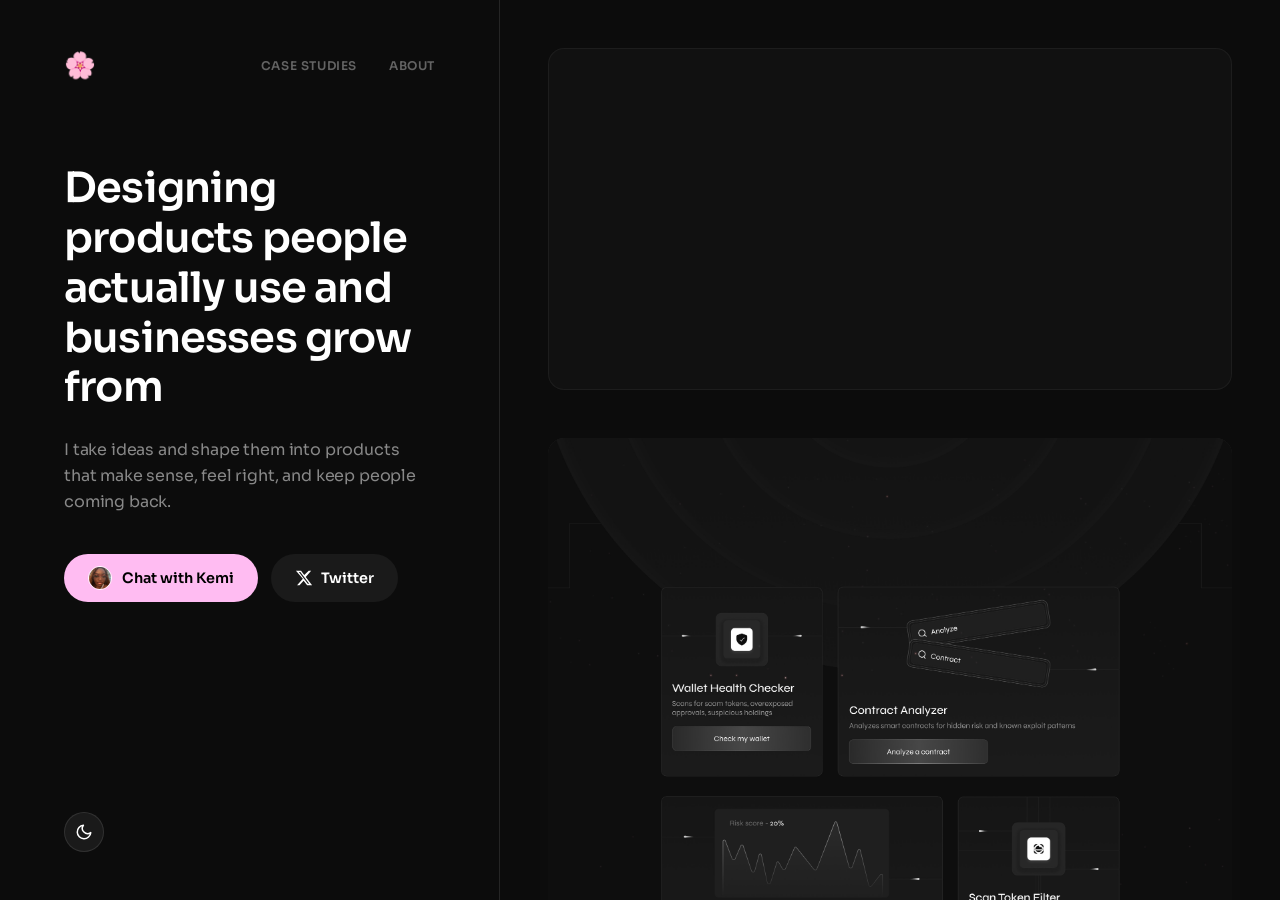
==== index.html @ cbd2df89 "Cleanup gallery and optimize mobile layout formatting" ====
<!DOCTYPE html>
<html lang="en">

<head>
  <meta charset="UTF-8" />
  <meta name="viewport" content="width=device-width, initial-scale=1.0" />
  <title>Kems Designs</title>
  <link href="https://fonts.googleapis.com/css2?family=Sora:wght@400;500;600;700;800&display=swap" rel="stylesheet" />
  <link rel="icon" type="image/x-icon" href="favicon.ico?v=5">
  <style>
    *,
    *::before,
    *::after {
      box-sizing: border-box;
      margin: 0;
      padding: 0
    }

    :root {
      --bg-color: #0c0c0c;
      --text-main: #ffffff;
      --text-sub: #888888;
      --pink: #FFBCF2;
      --grey-btn: #1a1a1a;
      --border: rgba(255, 255, 255, 0.1);
      --transition: 0.3s cubic-bezier(0.4, 0, 0.2, 1);
    }

    body.light {
      --bg-color: #fcfcfc;
      --text-main: #000000;
      --text-sub: #666666;
      --grey-btn: #eeeeee;
      --border: rgba(0, 0, 0, 0.08);
    }

    html,
    body {
      height: 100%;
      font-family: 'Sora', sans-serif;
      background-color: var(--bg-color);
      color: var(--text-main);
      line-height: 1.4;
      transition: background-color var(--transition), color var(--transition);
    }

    body {
      display: flex;
      height: 100vh;
      overflow: hidden;
    }

    .left {
      flex-shrink: 0;
      width: 500px;
      height: 100vh;
      padding: 3rem 4rem;
      display: flex;
      flex-direction: column;
      position: relative;
      z-index: 10;
      background-color: var(--bg-color);
      border-right: 1px solid var(--border);
      transition: background-color var(--transition), border-right var(--transition);
    }

    nav {
      display: flex;
      align-items: center;
      gap: 2rem;
      margin-bottom: 5rem;
    }

    .logo {
      font-size: 1.6rem;
      font-weight: 800;
      text-decoration: none;
      color: var(--text-main);
      margin-right: auto;
      letter-spacing: -0.05em;
    }

    .nav-link {
      font-size: 0.75rem;
      color: var(--text-sub) !important;
      text-decoration: none;
      transition: color 0.2s;
      white-space: nowrap;
      cursor: pointer;
      font-weight: 600;
      text-transform: uppercase;
      letter-spacing: 0.05em;
      opacity: 0.7;
    }

    .nav-link:hover {
      color: var(--pink) !important;
      opacity: 1;
    }

    .nav-link.active {
      opacity: 1;
      color: var(--text-main) !important;
    }

    .content-wrapper {
      flex: 1;
      display: flex;
      flex-direction: column;
      position: relative;
      overflow-y: auto;
      scrollbar-width: none;
    }

    .content-wrapper::-webkit-scrollbar {
      display: none;
    }

    .page-content {
      position: absolute;
      top: 0;
      left: 0;
      width: 100%;
      display: flex;
      flex-direction: column;
      opacity: 0;
      visibility: hidden;
      transition: opacity 0.4s, visibility 0.4s;
      pointer-events: none;
    }

    .page-content.active {
      opacity: 1;
      visibility: visible;
      position: relative;
      pointer-events: auto;
    }

    .headline {
      font-weight: 600;
      font-size: 2.6rem;
      line-height: 1.2;
      letter-spacing: -0.02em;
      color: var(--text-main);
      margin-bottom: 1.5rem;
    }

    .sub {
      font-weight: 400;
      font-size: 1rem;
      line-height: 1.6;
      color: var(--text-sub);
      margin-bottom: 2.5rem;
      max-width: 95%;
      letter-spacing: -0.01em;
    }

    .cta-row {
      display: flex;
      gap: 0.8rem;
      margin-bottom: 4rem;
    }

    .btn-primary {
      display: flex;
      align-items: center;
      gap: 10px;
      background: var(--pink);
      color: #000;
      border: none;
      border-radius: 50px;
      padding: 12px 24px;
      font-size: 0.9rem;
      font-weight: 600;
      cursor: pointer;
      transition: transform 0.15s, box-shadow 0.2s;
      text-decoration: none;
    }

    .btn-primary:hover {
      transform: translateY(-2px);
      box-shadow: 0 4px 15px rgba(255, 188, 242, 0.3);
    }

    .btn-primary img {
      width: 24px;
      height: 24px;
      border-radius: 50%;
      object-fit: cover;
      border: 1.5px solid white;
    }

    .btn-secondary {
      display: flex;
      align-items: center;
      gap: 8px;
      background: var(--grey-btn);
      color: var(--text-main);
      border: none;
      border-radius: 50px;
      padding: 12px 24px;
      font-size: 0.9rem;
      font-weight: 600;
      cursor: pointer;
      transition: transform 0.15s;
      text-decoration: none;
    }

    .btn-secondary:hover {
      transform: translateY(-2px);
    }

    .theme-switcher {
      position: absolute;
      bottom: 3rem;
      left: 4rem;
      width: 40px;
      height: 40px;
      display: flex;
      align-items: center;
      justify-content: center;
      cursor: pointer;
      border-radius: 50%;
      background: var(--grey-btn);
      transition: all var(--transition);
      border: 1px solid var(--border);
      color: var(--text-main);
      z-index: 100;
    }

    .theme-switcher:hover {
      transform: scale(1.1);
      border-color: var(--pink);
    }

    .theme-switcher svg {
      width: 18px;
      height: 18px;
      fill: none;
      stroke: currentColor;
      stroke-width: 2;
      stroke-linecap: round;
      stroke-linejoin: round;
    }

    .theme-switcher .sun-icon {
      display: none;
    }

    body.light .theme-switcher .moon-icon {
      display: none;
    }

    body.light .theme-switcher .sun-icon {
      display: block;
    }

    .right {
      flex: 1;
      height: 100vh;
      overflow-y: auto;
      padding: 3rem;
      scrollbar-width: none;
    }

    .right::-webkit-scrollbar {
      display: none;
    }

    .gallery {
      display: flex;
      flex-direction: column;
      gap: 3rem;
      max-width: 900px;
      margin: 0 auto;
    }

    .project-card {
      width: 100%;
      border-radius: 16px;
      overflow: hidden;
      background: #111;
      box-shadow: inset 0 0 0 1px rgba(255, 255, 255, 0.05);
      transition: transform 0.4s cubic-bezier(0.165, 0.84, 0.44, 1);
    }

    .project-card img,
    .project-card video {
      width: 100%;
      display: block;
      object-fit: cover;
      border-radius: 16px;
    }

    .avatar-container {
      width: 100px;
      height: 100px;
      border-radius: 50%;
      overflow: hidden;
      margin-bottom: 2.5rem;
      border: 1px solid var(--border);
    }

    .avatar-container img {
      width: 100%;
      height: 100%;
      object-fit: cover;
    }

    .bio-content {
      display: flex;
      flex-direction: column;
      gap: 1.5rem;
    }

    .bio-text {
      font-size: 1rem;
      font-weight: 400;
      color: var(--text-sub);
      letter-spacing: -0.01em;
    }

    @media (max-width: 1100px) {
      body {
        flex-direction: column;
        overflow-y: auto;
        height: auto;
      }

      .left {
        width: 100%;
        height: auto;
        padding: 2rem;
        position: relative;
        border-right: none;
      }

      nav {
        margin-bottom: 1.5rem;
        /* was 5rem — this was the main culprit */
      }

      .right {
        height: auto;
        padding: 1.5rem;
      }

      .gallery {
        gap: 1.5rem;
      }

      .project-card,
      .project-card img,
      .project-card video {
        border-radius: 12px;
      }

      .headline {
        font-size: 2.2rem;
      }

      .btn-primary,
      .btn-secondary {
        padding: 10px;
        font-size: 0.85rem;
      }

      .cta-row {
        margin-bottom: 20px;
      }

      .theme-switcher {
        position: relative;
        bottom: auto;
        left: auto;
        margin-top: 1.5rem;
        margin-bottom: 0;
        display: inline-flex;
      }

      .content-wrapper {
        overflow-y: visible;
      }

      .page-content {
        display: none;
      }

      .page-content.active {
        display: flex;
        flex-direction: column;
        visibility: visible;
        opacity: 1;
      }
    }
  </style>
</head>

<body>

  <aside class="left">
    <nav>
      <a class="logo" href="#" id="logo-link">🌸</a>
      <a class="nav-link" href="https://www.behance.net/estheromosehin" target="_blank">Case Studies</a>
      <a class="nav-link" href="#" id="about-link">About</a>
    </nav>

    <div class="content-wrapper">
      <!-- HOME PAGE CONTENT -->
      <div id="home-content" class="page-content active">
        <h1 class="headline">Designing products people actually use and businesses grow from</h1>
        <p class="sub">I take ideas and shape them into products that make sense, feel right, and keep people coming
          back.</p>

        <div class="cta-row">
          <a class="btn-primary" href="mailto:estheromosehin05@gmail.com">
            <img src="kemi_avatar.jpeg" alt="Kemi">
            Chat with Kemi
          </a>
          <a class="btn-secondary" href="https://x.com/kemsdesigns" target="_blank">
            <svg width="18" height="18" viewBox="0 0 24 24" fill="currentColor">
              <path
                d="M18.244 2.25h3.308l-7.227 8.26 8.502 11.24H16.17l-4.714-6.231-5.401 6.231H2.748l7.73-8.835L1.254 2.25H8.08l4.253 5.622 5.912-5.622zm-1.161 17.52h1.833L7.084 4.126H5.117z" />
            </svg>
            Twitter
          </a>
        </div>
      </div>

      <!-- ABOUT PAGE CONTENT -->
      <div id="about-content" class="page-content">
        <div class="avatar-container">
          <img src="kemi_avatar.jpeg" alt="Kemi">
        </div>
        <div class="bio-content">
          <p class="bio-text">I graduated First Class in Computer Science and never stopped shipping. Since then, I've
            been sitting at the intersection of product and design, which most people treat as two separate jobs. I
            treat it as one.</p>
          <p class="bio-text">I've designed across hospitality, AI, travel, events, finance, and fashion. I built a
            Figma plugin from scratch with no prior coding background. I ran a designers' conference. I freelance for
            founders who need someone who thinks before they execute. Most designers hand you screens. I hand you a
            system.</p>
        </div>
      </div>
    </div>

    <div class="theme-switcher" id="theme-toggle">
      <svg class="moon-icon" viewBox="0 0 24 24">
        <path d="M21 12.79A9 9 0 1 1 11.21 3 7 7 0 0 0 21 12.79z"></path>
      </svg>
      <svg class="sun-icon" viewBox="0 0 24 24">
        <circle cx="12" cy="12" r="5"></circle>
        <line x1="12" y1="1" x2="12" y2="3"></line>
        <line x1="12" y1="21" x2="12" y2="23"></line>
        <line x1="4.22" y1="4.22" x2="5.64" y2="5.64"></line>
        <line x1="18.36" y1="18.36" x2="19.78" y2="19.78"></line>
        <line x1="1" y1="12" x2="3" y2="12"></line>
        <line x1="21" y1="12" x2="23" y2="12"></line>
        <line x1="4.22" y1="19.78" x2="5.64" y2="18.36"></line>
        <line x1="18.36" y1="5.64" x2="19.78" y2="4.22"></line>
      </svg>
    </div>
  </aside>

  <main class="right" id="gallery-container">
    <div class="gallery" id="gallery-list">
      <div class="project-card">
        <video autoplay muted loop playsinline preload="auto" width="100%">
          <source
            src="https://res.cloudinary.com/dgyadttyg/video/upload/f_auto,q_auto/v1777741180/highendmooddrumrecording_eznbba.mp4"
            type="video/mp4">
        </video>
      </div>
      <div class="project-card"><img src="bento.jpeg" alt="Bento UI Design"></div>
      <div class="project-card"><img src="job.jpeg" alt="Job Platform Interface"></div>
      <div class="project-card"><img src="app_ss.jpeg" alt="Mobile App Screenshot"></div>
      <div class="project-card"><img src="emails.jpeg" alt="Email Campaign Design"></div>
      <div class="project-card"><img src="escalations.jpeg" alt="Escalation Workflow"></div>
      <div class="project-card"><img src="testimonials.jpeg" alt="Customer Success Case"></div>
      <div class="project-card"><img src="add_deets.jpeg" alt="User Details Form Design"></div>
      <div class="project-card">
        <video autoplay muted loop playsinline preload="none" width="100%">
          <source src="https://res.cloudinary.com/dgyadttyg/video/upload/f_auto,q_auto/v1777741567/isokeys_yvuohv.mp4"
            type="video/mp4">
        </video>
      </div>
      <div class="project-card"><img src="dark_ai_chat.png" alt="AI Chat Interface"></div>
      <div class="project-card"><img src="auth_mockup.png" alt="Authentication Flow"></div>
      <div class="project-card">
        <video autoplay muted loop playsinline preload="none" width="100%">
          <source src="https://res.cloudinary.com/dgyadttyg/video/upload/f_auto,q_auto/v1777741038/popvideo_rjkirk.mp4"
            type="video/mp4">
        </video>
      </div>
      <div class="project-card"><img src="fintech_new.png" alt="Advanced Fintech Design"></div>
      <div class="project-card">
        <video autoplay muted loop playsinline preload="none" width="100%">
          <source src="https://res.cloudinary.com/dgyadttyg/video/upload/f_auto,q_auto/v1777740991/typerift_jeiicn.mp4"
            type="video/mp4">
        </video>
      </div>
      <div class="project-card"><img src="save_feature.png" alt="Save Feature Mockup"></div>
      <div class="project-card"><img src="extra_shot_1.png" alt="Platform Dashboard"></div>
      <div class="project-card"><img src="dribbble1.png" alt="Chat UI Web"></div>
      <div class="project-card"><img src="case_study_1.png" alt="Product Case Study 1"></div>
      <div class="project-card"><img src="dribbble2.png" alt="Crypto Transfer"></div>
      <div class="project-card"><img src="case_study_2.png" alt="Mobile Banking App"></div>
      <div class="project-card"><img src="dribbble3.png" alt="Spleet Finances"></div>
      <div class="project-card"><img src="case_study_3.png" alt="Dual Chat Interface"></div>
      <div class="project-card"><img src="dribbble4.png" alt="SaaS Website Hero"></div>
      <div class="project-card"><img src="dribbble5.png" alt="Web 3 Website Hero"></div>
    </div>
  </main>

  <script>
    // SOUND EFFECT
    const audioCtx = new (window.AudioContext || window.webkitAudioContext)();
    function playPop() {
      const osc = audioCtx.createOscillator();
      const gain = audioCtx.createGain();
      osc.type = 'sine';
      osc.frequency.setValueAtTime(400, audioCtx.currentTime);
      osc.frequency.exponentialRampToValueAtTime(10, audioCtx.currentTime + 0.1);
      gain.gain.setValueAtTime(0.1, audioCtx.currentTime);
      gain.gain.exponentialRampToValueAtTime(0.01, audioCtx.currentTime + 0.1);
      osc.connect(gain);
      gain.connect(audioCtx.destination);
      osc.start();
      osc.stop(audioCtx.currentTime + 0.1);
    }
    document.addEventListener('click', () => {
      if (audioCtx.state === 'suspended') audioCtx.resume();
      playPop();
    });

    // THEME & SPA LOGIC
    const body = document.body;
    const themeToggle = document.getElementById('theme-toggle');
    const container = document.getElementById('gallery-container');
    const list = document.getElementById('gallery-list');
    const logoLink = document.getElementById('logo-link');
    const aboutLink = document.getElementById('about-link');
    const homeContent = document.getElementById('home-content');
    const aboutContent = document.getElementById('about-content');

    // SPA Navigation
    function showHome() {
      homeContent.classList.add('active');
      aboutContent.classList.remove('active');
      aboutLink.classList.remove('active');
    }
    function showAbout() {
      aboutContent.classList.add('active');
      homeContent.classList.remove('active');
      aboutLink.classList.add('active');
    }
    logoLink.addEventListener('click', (e) => { e.preventDefault(); showHome(); });
    aboutLink.addEventListener('click', (e) => { e.preventDefault(); showAbout(); });

    // Theme Toggle Logic
    const savedTheme = localStorage.getItem('theme');
    if (savedTheme === 'light') body.classList.add('light');
    themeToggle.addEventListener('click', () => {
      body.classList.toggle('light');
      localStorage.setItem('theme', body.classList.contains('light') ? 'light' : 'dark');
    });

    // Redirect ALL scroll to gallery
    window.addEventListener('wheel', (e) => { container.scrollTop += e.deltaY; }, { passive: true });

    // Infinite Scroll
    const clone = list.cloneNode(true);
    clone.removeAttribute('id');
    container.appendChild(clone);
    container.addEventListener('scroll', () => {
      if (container.scrollTop >= list.offsetHeight) container.scrollTop = 1;
      else if (container.scrollTop <= 0) container.scrollTop = list.offsetHeight - 1;
    });
  </script>

</body>

</html>
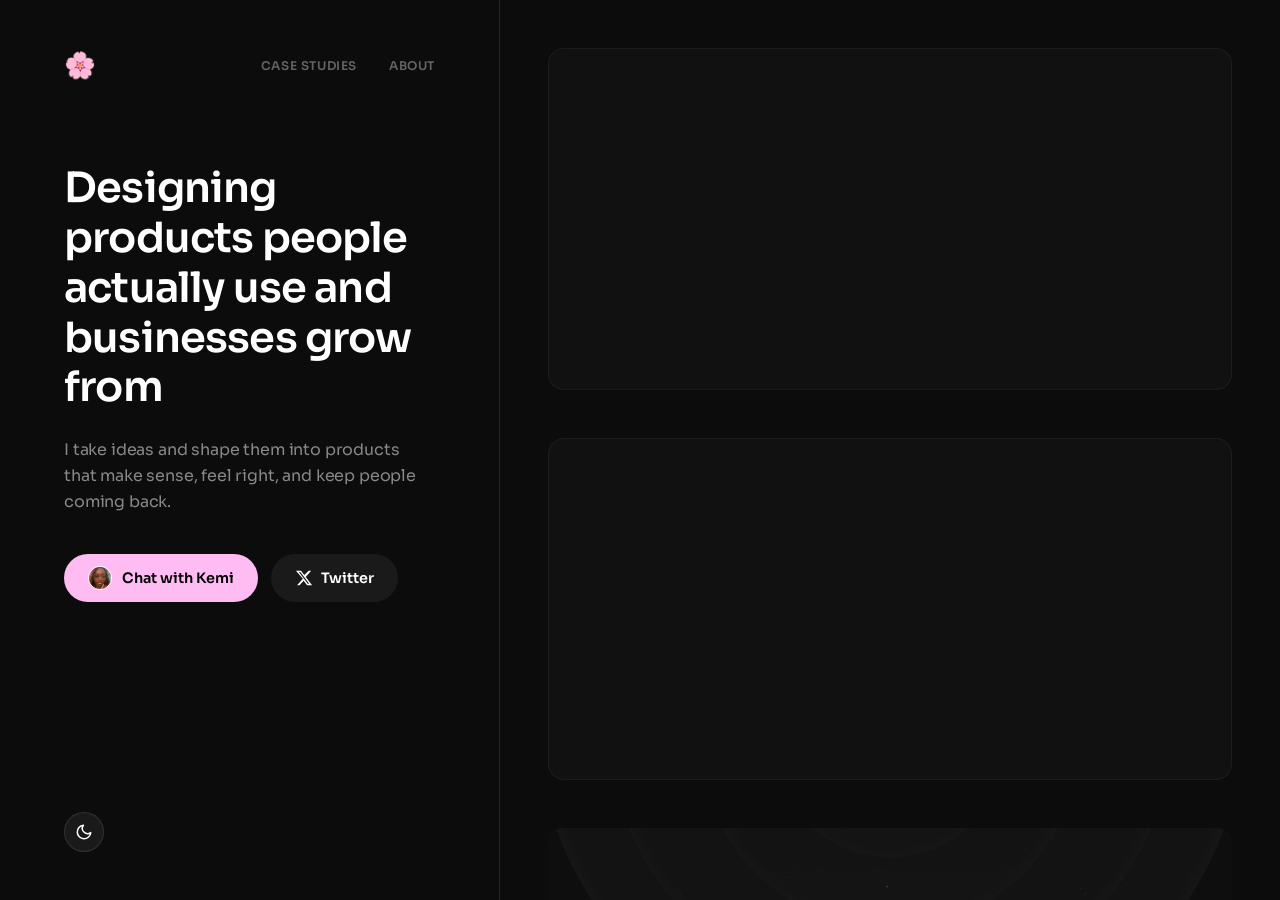
==== commit f3e773e9: "Update portfolio with craneflight.mp4 video" ====
--- a/index.html
+++ b/index.html
@@ -466,6 +466,11 @@
     <div class="gallery" id="gallery-list">
       <div class="project-card">
         <video autoplay muted loop playsinline preload="auto" width="100%">
+          <source src="craneflight.mp4" type="video/mp4">
+        </video>
+      </div>
+      <div class="project-card">
+        <video autoplay muted loop playsinline preload="auto" width="100%">
           <source
             src="https://res.cloudinary.com/dgyadttyg/video/upload/f_auto,q_auto/v1777741180/highendmooddrumrecording_eznbba.mp4"
             type="video/mp4">
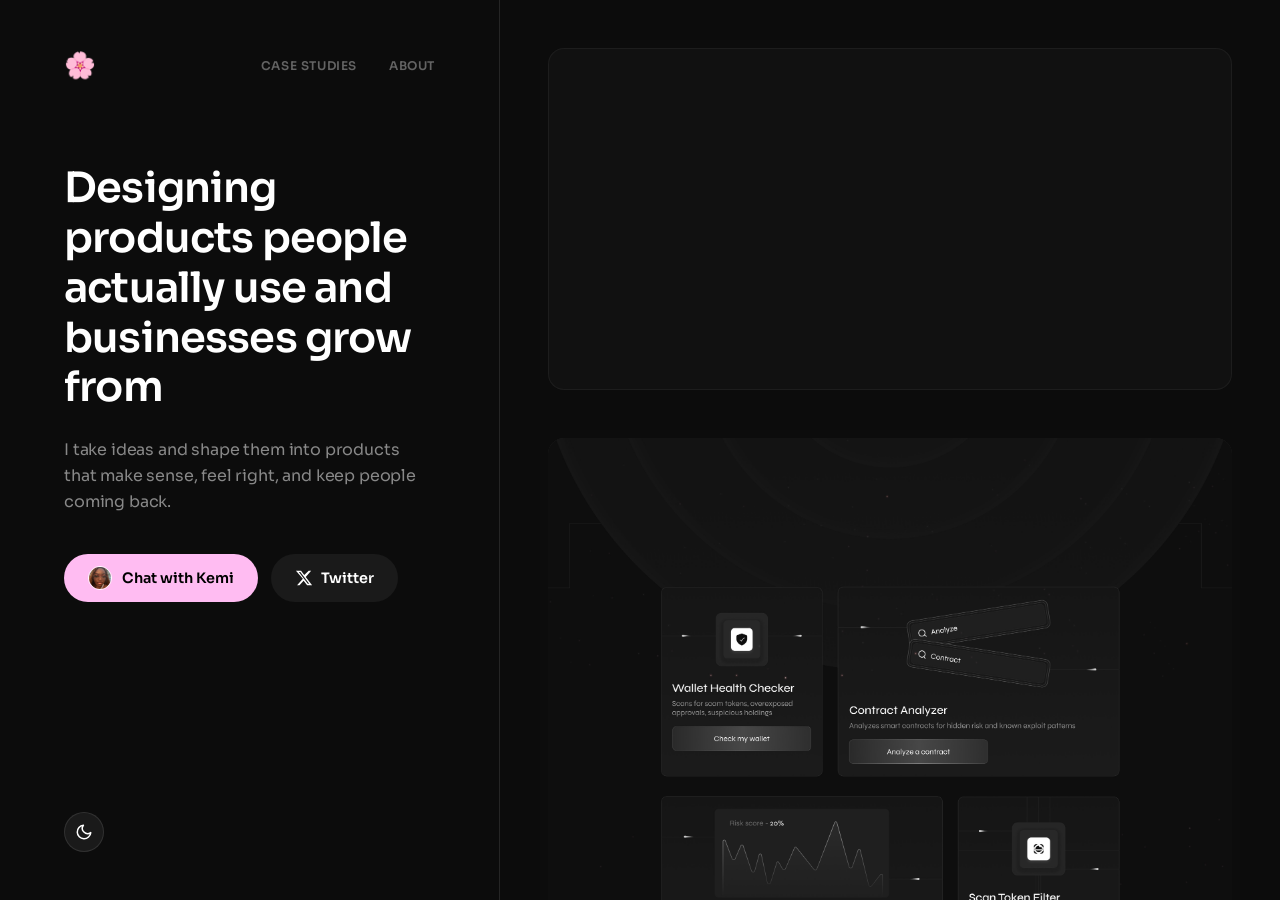
==== commit 37da69df: "Install Vercel Web Analytics Vercel Web Analytics Installation Complete  I successfully installed an" ====
--- a/index.html
+++ b/index.html
@@ -7,6 +7,10 @@
   <title>Kems Designs</title>
   <link href="https://fonts.googleapis.com/css2?family=Sora:wght@400;500;600;700;800&display=swap" rel="stylesheet" />
   <link rel="icon" type="image/x-icon" href="favicon.ico?v=5">
+  <script>
+    window.va = window.va || function () { (window.vaq = window.vaq || []).push(arguments); };
+  </script>
+  <script defer src="/_vercel/insights/script.js"></script>
   <style>
     *,
     *::before,
@@ -464,11 +468,6 @@
 
   <main class="right" id="gallery-container">
     <div class="gallery" id="gallery-list">
-      <div class="project-card">
-        <video autoplay muted loop playsinline preload="auto" width="100%">
-          <source src="craneflight.mp4" type="video/mp4">
-        </video>
-      </div>
       <div class="project-card">
         <video autoplay muted loop playsinline preload="auto" width="100%">
           <source
@@ -585,4 +584,4 @@
 
 </body>
 
-</html>+</html>
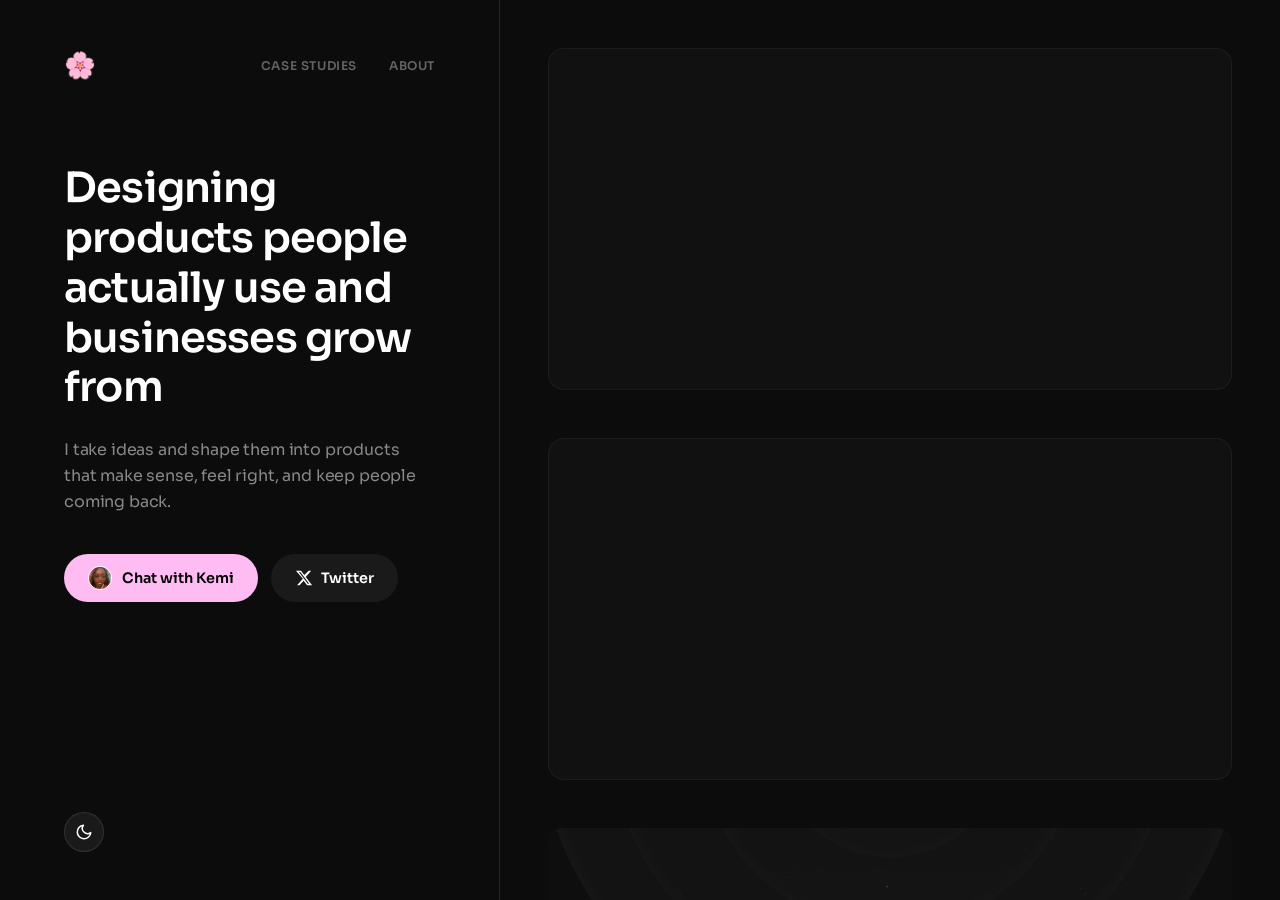
==== commit ac9f1774: "Merge pull request #2 from kemsdesigns/vercel/install-vercel-web-analytics-l9qlhq Install Vercel Web" ====
--- a/index.html
+++ b/index.html
@@ -470,6 +470,11 @@
     <div class="gallery" id="gallery-list">
       <div class="project-card">
         <video autoplay muted loop playsinline preload="auto" width="100%">
+          <source src="craneflight.mp4" type="video/mp4">
+        </video>
+      </div>
+      <div class="project-card">
+        <video autoplay muted loop playsinline preload="auto" width="100%">
           <source
             src="https://res.cloudinary.com/dgyadttyg/video/upload/f_auto,q_auto/v1777741180/highendmooddrumrecording_eznbba.mp4"
             type="video/mp4">
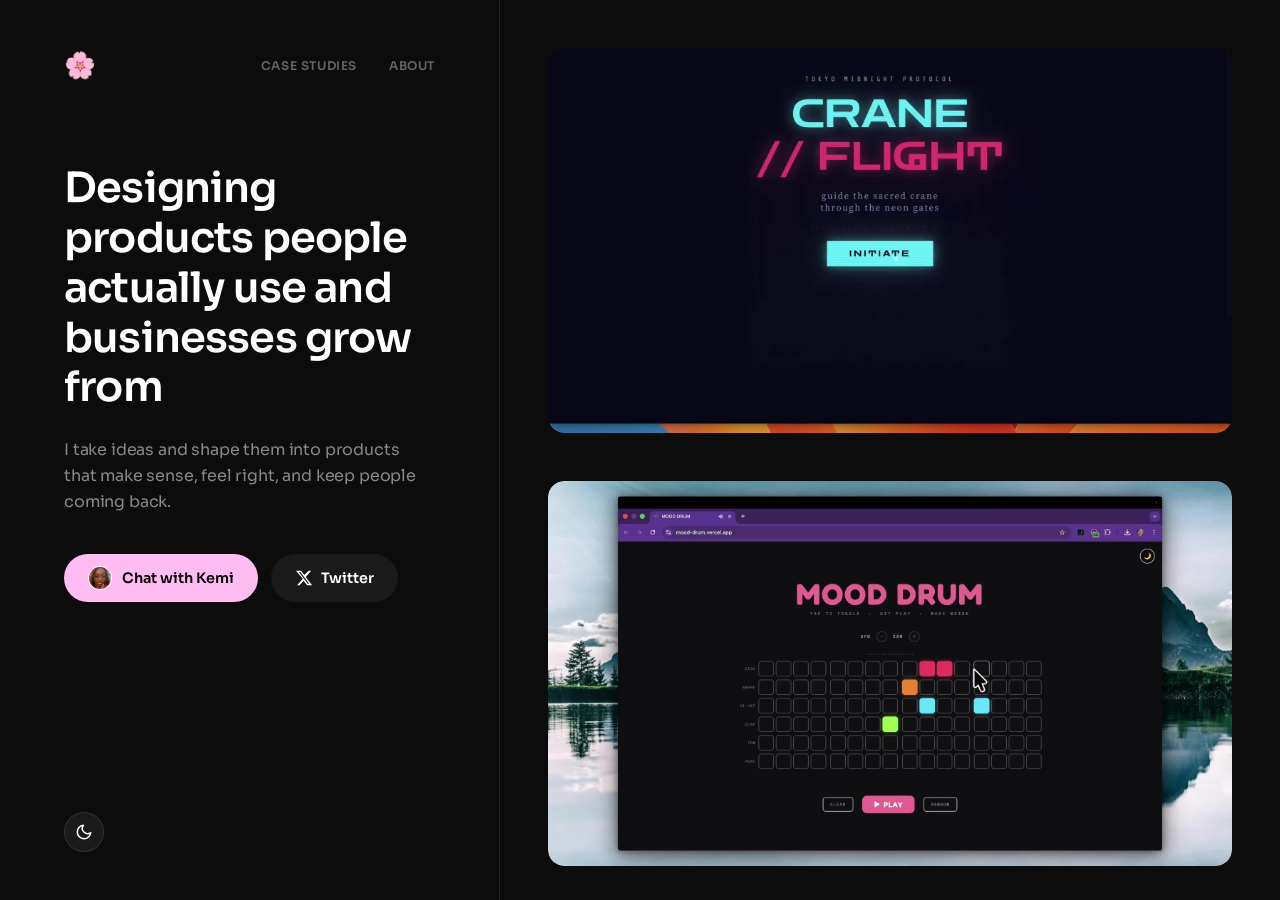
==== commit 14cdbc22: "Add portfolio case studies and media improvements" ====
--- a/index.html
+++ b/index.html
@@ -5,8 +5,24 @@
   <meta charset="UTF-8" />
   <meta name="viewport" content="width=device-width, initial-scale=1.0" />
   <title>Kems Designs</title>
+  <meta name="description" content="Designing products people actually use and businesses grow from.">
+  
+  <!-- Open Graph / Facebook -->
+  <meta property="og:type" content="website">
+  <meta property="og:url" content="https://kemsdesigns.fun/">
+  <meta property="og:title" content="Kems Designs">
+  <meta property="og:description" content="Designing products people actually use and businesses grow from.">
+  <meta property="og:image" content="og-image.png">
+
+  <!-- Twitter -->
+  <meta property="twitter:card" content="summary_large_image">
+  <meta property="twitter:url" content="https://kemsdesigns.fun/">
+  <meta property="twitter:title" content="Kems Designs">
+  <meta property="twitter:description" content="Designing products people actually use and businesses grow from.">
+  <meta property="twitter:image" content="og-image.png">
+
   <link href="https://fonts.googleapis.com/css2?family=Sora:wght@400;500;600;700;800&display=swap" rel="stylesheet" />
-  <link rel="icon" type="image/x-icon" href="favicon.ico?v=5">
+  <link rel="icon" type="image/png" href="/favicon.png?v=6" />
   <script>
     window.va = window.va || function () { (window.vaq = window.vaq || []).push(arguments); };
   </script>
@@ -296,6 +312,50 @@
       border-radius: 16px;
     }
 
+    .video-card {
+      position: relative;
+      aspect-ratio: 16 / 9;
+      background: transparent;
+      box-shadow: none;
+    }
+
+    .video-card .video-poster,
+    .video-card video {
+      position: absolute;
+      inset: 0;
+      width: 100%;
+      height: 100%;
+      object-fit: cover;
+    }
+
+    .video-card .video-poster {
+      z-index: 1;
+      opacity: 1;
+      transition: opacity 400ms ease;
+    }
+
+    .video-card video {
+      z-index: 2;
+      opacity: 0;
+      pointer-events: none;
+      transition: opacity 400ms ease;
+    }
+
+    .video-card.is-playing video {
+      opacity: 1;
+    }
+
+    .video-card.is-playing .video-poster {
+      opacity: 0;
+    }
+
+    @media (prefers-reduced-motion: reduce) {
+      .video-card .video-poster,
+      .video-card video {
+        transition: none;
+      }
+    }
+
     .avatar-container {
       width: 100px;
       height: 100px;
@@ -374,11 +434,8 @@
       }
 
       .theme-switcher {
-        position: relative;
-        bottom: auto;
-        left: auto;
-        margin-top: 1.5rem;
-        margin-bottom: 0;
+        position: static;
+        margin: 0;
         display: inline-flex;
       }
 
@@ -405,7 +462,7 @@
   <aside class="left">
     <nav>
       <a class="logo" href="#" id="logo-link">🌸</a>
-      <a class="nav-link" href="https://www.behance.net/estheromosehin" target="_blank">Case Studies</a>
+      <a class="nav-link" href="/case-studies/">Case Studies</a>
       <a class="nav-link" href="#" id="about-link">About</a>
     </nav>
 
@@ -448,7 +505,7 @@
       </div>
     </div>
 
-    <div class="theme-switcher" id="theme-toggle">
+    <button class="theme-switcher" id="theme-toggle" type="button" aria-label="Toggle color theme">
       <svg class="moon-icon" viewBox="0 0 24 24">
         <path d="M21 12.79A9 9 0 1 1 11.21 3 7 7 0 0 0 21 12.79z"></path>
       </svg>
@@ -463,18 +520,20 @@
         <line x1="4.22" y1="19.78" x2="5.64" y2="18.36"></line>
         <line x1="18.36" y1="5.64" x2="19.78" y2="4.22"></line>
       </svg>
-    </div>
+    </button>
   </aside>
 
   <main class="right" id="gallery-container">
     <div class="gallery" id="gallery-list">
-      <div class="project-card">
-        <video autoplay muted loop playsinline preload="auto" width="100%">
-          <source src="craneflight.mp4" type="video/mp4">
+      <div class="project-card video-card is-loading">
+        <img class="video-poster" src="/public/video-posters/crane-flight.jpg" alt="" aria-hidden="true">
+        <video autoplay muted loop playsinline preload="metadata" width="100%" poster="/public/video-posters/crane-flight.jpg" aria-label="Crane Flight game preview">
+          <source src="https://res.cloudinary.com/dgyadttyg/video/upload/v1777831700/craneflight_bix5jl.mp4" type="video/mp4">
         </video>
       </div>
-      <div class="project-card">
-        <video autoplay muted loop playsinline preload="auto" width="100%">
+      <div class="project-card video-card is-loading">
+        <img class="video-poster" src="/public/video-posters/mood-drum.jpg" alt="" aria-hidden="true">
+        <video autoplay muted loop playsinline preload="metadata" width="100%" poster="/public/video-posters/mood-drum.jpg" aria-label="Mood Drum interaction preview">
           <source
             src="https://res.cloudinary.com/dgyadttyg/video/upload/f_auto,q_auto/v1777741180/highendmooddrumrecording_eznbba.mp4"
             type="video/mp4">
@@ -487,23 +546,26 @@
       <div class="project-card"><img src="escalations.jpeg" alt="Escalation Workflow"></div>
       <div class="project-card"><img src="testimonials.jpeg" alt="Customer Success Case"></div>
       <div class="project-card"><img src="add_deets.jpeg" alt="User Details Form Design"></div>
-      <div class="project-card">
-        <video autoplay muted loop playsinline preload="none" width="100%">
+      <div class="project-card video-card is-loading">
+        <img class="video-poster" src="/public/video-posters/iso-keys.jpg" alt="" aria-hidden="true">
+        <video autoplay muted loop playsinline preload="metadata" width="100%" poster="/public/video-posters/iso-keys.jpg" aria-label="Iso Keys music interaction preview">
           <source src="https://res.cloudinary.com/dgyadttyg/video/upload/f_auto,q_auto/v1777741567/isokeys_yvuohv.mp4"
             type="video/mp4">
         </video>
       </div>
       <div class="project-card"><img src="dark_ai_chat.png" alt="AI Chat Interface"></div>
       <div class="project-card"><img src="auth_mockup.png" alt="Authentication Flow"></div>
-      <div class="project-card">
-        <video autoplay muted loop playsinline preload="none" width="100%">
+      <div class="project-card video-card is-loading">
+        <img class="video-poster" src="/public/video-posters/paper-pop.jpg" alt="" aria-hidden="true">
+        <video autoplay muted loop playsinline preload="metadata" width="100%" poster="/public/video-posters/paper-pop.jpg" aria-label="Paper Pop game preview">
           <source src="https://res.cloudinary.com/dgyadttyg/video/upload/f_auto,q_auto/v1777741038/popvideo_rjkirk.mp4"
             type="video/mp4">
         </video>
       </div>
       <div class="project-card"><img src="fintech_new.png" alt="Advanced Fintech Design"></div>
-      <div class="project-card">
-        <video autoplay muted loop playsinline preload="none" width="100%">
+      <div class="project-card video-card is-loading">
+        <img class="video-poster" src="/public/video-posters/type-rift.jpg" alt="" aria-hidden="true">
+        <video autoplay muted loop playsinline preload="metadata" width="100%" poster="/public/video-posters/type-rift.jpg" aria-label="Type Rift game preview">
           <source src="https://res.cloudinary.com/dgyadttyg/video/upload/f_auto,q_auto/v1777740991/typerift_jeiicn.mp4"
             type="video/mp4">
         </video>
@@ -545,12 +607,23 @@
     // THEME & SPA LOGIC
     const body = document.body;
     const themeToggle = document.getElementById('theme-toggle');
+    const primaryNav = document.querySelector('nav');
+    const sidebar = document.querySelector('.left');
     const container = document.getElementById('gallery-container');
     const list = document.getElementById('gallery-list');
     const logoLink = document.getElementById('logo-link');
     const aboutLink = document.getElementById('about-link');
     const homeContent = document.getElementById('home-content');
     const aboutContent = document.getElementById('about-content');
+    const responsiveThemePlacement = window.matchMedia('(max-width: 1100px)');
+
+    function placeThemeToggle({ matches }) {
+      if (!themeToggle || !primaryNav || !sidebar) return;
+      (matches ? primaryNav : sidebar).append(themeToggle);
+    }
+
+    placeThemeToggle(responsiveThemePlacement);
+    responsiveThemePlacement.addEventListener('change', placeThemeToggle);
 
     // SPA Navigation
     function showHome() {
@@ -581,6 +654,55 @@
     const clone = list.cloneNode(true);
     clone.removeAttribute('id');
     container.appendChild(clone);
+
+    const reducedMotion = window.matchMedia('(prefers-reduced-motion: reduce)');
+
+    function setupVideoCard(card) {
+      const video = card.querySelector('video');
+      if (!video) return;
+
+      card.classList.add('is-loading');
+      card.classList.remove('is-playing');
+      video.controls = false;
+
+      if (reducedMotion.matches) {
+        video.removeAttribute('autoplay');
+        video.pause();
+      }
+
+      let readyHandled = false;
+
+      function handleReady() {
+        if (readyHandled) return;
+        readyHandled = true;
+        card.classList.remove('is-loading');
+
+        if (reducedMotion.matches) {
+          video.pause();
+          return;
+        }
+
+        const playAttempt = video.play();
+        if (playAttempt && typeof playAttempt.then === 'function') {
+          playAttempt
+            .then(() => card.classList.add('is-playing'))
+            .catch(() => card.classList.remove('is-playing'));
+          return;
+        }
+
+        card.classList.add('is-playing');
+      }
+
+      video.addEventListener('loadeddata', handleReady, { once: true });
+      video.addEventListener('canplay', handleReady, { once: true });
+
+      if (video.readyState >= HTMLMediaElement.HAVE_CURRENT_DATA) {
+        handleReady();
+      }
+    }
+
+    document.querySelectorAll('.video-card').forEach(setupVideoCard);
+
     container.addEventListener('scroll', () => {
       if (container.scrollTop >= list.offsetHeight) container.scrollTop = 1;
       else if (container.scrollTop <= 0) container.scrollTop = list.offsetHeight - 1;
